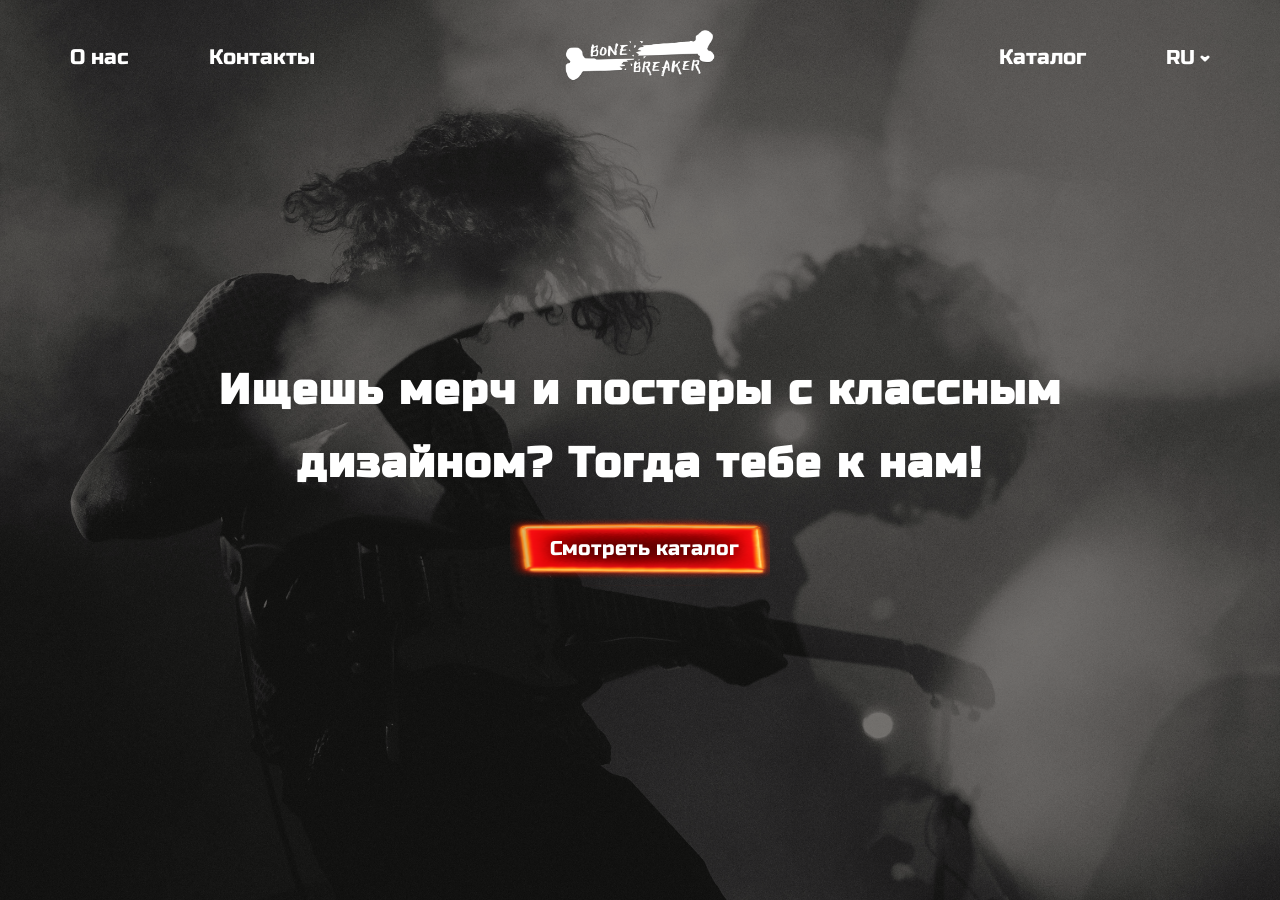
==== index.html @ 157afa58 "Add files via upload" ====
<!DOCTYPE html><html lang="ru"><head><meta charset="UTF-8"><meta name="viewport" content="width=device-width,initial-scale=1"><meta http-equiv="X-UA-Compatible" content="ie=edge"><title>Bone Breaker</title><meta name="title" content="Bone Breaker"><meta name="description" content="Здесь вы сможете ознакомиться с моим мерчом и постерами"><!-- Open Graph / Facebook --><!-- <meta property="og:type" content="website">
    <meta property="og:url" content="https://metatags.io/">
    <meta property="og:title" content="Мое портфолио">
    <meta property="og:description" content="Здесь вы сможете ознакомиться с моими работами и узнать больше обо мне">
    <meta property="og:image" content="https://metatags.io/assets/meta-tags-16a33a6a8531e519cc0936fbba0ad904e52d35f34a46c97a2c9f6f7dd7d336f2.png"> --><!-- Twitter --><!-- <meta property="twitter:card" content="summary_large_image">
    <meta property="twitter:url" content="https://metatags.io/">
    <meta property="twitter:title" content="Мое портфолио">
    <meta property="twitter:description" content="Здесь вы сможете ознакомиться с моими работами и узнать больше обо мне">
    <meta property="twitter:image" content="https://metatags.io/assets/meta-tags-16a33a6a8531e519cc0936fbba0ad904e52d35f34a46c97a2c9f6f7dd7d336f2.png"> --><!-- Favicon  --><link rel="apple-touch-icon" sizes="180x180" href="img/icons/favicon/apple-touch-icon.png"><link rel="icon" type="image/png" sizes="32x32" href="img/icons/favicon/favicon-32x32.png"><link rel="icon" type="image/png" sizes="16x16" href="img/icons/favicon/favicon-16x16.png"><link rel="manifest" href="img/icons/favicon/site.webmanifest"><link rel="mask-icon" href="img/icons/favicon/safari-pinned-tab.svg" color="#5bbad5"><meta name="msapplication-TileColor" content="#da532c"><meta name="theme-color" content="#ffffff"><link rel="stylesheet" href="css/style.min.css"></head><body><section class="promo"><header><div class="container"><nav class="menu"><ul class="menu__list"><li class="menu__link"><a href="about_us.html">О нас</a></li><li class="menu__link menu__link-m"><a href="contacts.html">Контакты</a></li><li class="menu__link-logo"><a href="index.html" class="logo__link"><img src="img/icons/logo.png" alt="logo" class="logo__image"></a></li><li class="menu__link menu__link-m"><a href="catalog.html">Каталог</a></li><li class="menu__link menu__link-lg"><ul class="menu__list"><li><a class="menu__lg">RU</a> <img src="img/icons/arrow.svg" alt="arrow"><ul class="submenu__list-lg"><li><a href="#" class="submenu__ru">RU</a></li><li><a href="#" class="submenu__en">EN</a></li><li><a href="#" class="submenu__et">ET</a></li></ul></li></ul></li></ul></nav></div></header><div class="container"><div class="promo__wrapper"><h1 class="promo__title">Ищешь мерч и постеры с классным дизайном? Тогда тебе к нам!</h1><a href="catalog.html" class="promo__btn">Смотреть каталог</a></div></div></section><script src="js/script.js"></script></body></html>
---- css/style.min.css ----
/*!
 * Bootstrap Reboot v4.3.1 (https://getbootstrap.com/)
 * Copyright 2011-2019 The Bootstrap Authors
 * Copyright 2011-2019 Twitter, Inc.
 * Licensed under MIT (https://github.com/twbs/bootstrap/blob/master/LICENSE)
 * Forked from Normalize.css, licensed MIT (https://github.com/necolas/normalize.css/blob/master/LICENSE.md)
 */@import url(https://fonts.googleapis.com/css2?family=Russo+One&display=swap);@import url(https://fonts.googleapis.com/css?family=Yellowtail:400S);*,::after,::before{box-sizing:border-box}html{font-family:sans-serif;line-height:1.15;-webkit-text-size-adjust:100%;-webkit-tap-highlight-color:rgba(0,0,0,0)}article,aside,figcaption,figure,footer,header,hgroup,main,nav,section{display:block}body{margin:0;font-family:-apple-system,BlinkMacSystemFont,"Segoe UI",Roboto,"Helvetica Neue",Arial,"Noto Sans",sans-serif,"Apple Color Emoji","Segoe UI Emoji","Segoe UI Symbol","Noto Color Emoji";font-size:1rem;font-weight:400;line-height:1.5;color:#212529;text-align:left;background-color:#fff}[tabindex="-1"]:focus{outline:0!important}hr{box-sizing:content-box;height:0;overflow:visible}h1,h2,h3,h4,h5,h6{margin-top:0;margin-bottom:.5rem}p{margin-top:0;margin-bottom:1rem}abbr[data-original-title],abbr[title]{text-decoration:underline;-webkit-text-decoration:underline dotted;text-decoration:underline dotted;cursor:help;border-bottom:0;-webkit-text-decoration-skip-ink:none;text-decoration-skip-ink:none}address{margin-bottom:1rem;font-style:normal;line-height:inherit}dl,ol,ul{margin-top:0;margin-bottom:1rem}ol ol,ol ul,ul ol,ul ul{margin-bottom:0}dt{font-weight:700}dd{margin-bottom:.5rem;margin-left:0}blockquote{margin:0 0 1rem}b,strong{font-weight:bolder}small{font-size:80%}sub,sup{position:relative;font-size:75%;line-height:0;vertical-align:baseline}sub{bottom:-.25em}sup{top:-.5em}a{color:#007bff;text-decoration:none;background-color:rgba(0,0,0,0)}a:hover{color:#0056b3;text-decoration:underline}a:not([href]):not([tabindex]){color:inherit;text-decoration:none}a:not([href]):not([tabindex]):focus,a:not([href]):not([tabindex]):hover{color:inherit;text-decoration:none}a:not([href]):not([tabindex]):focus{outline:0}code,kbd,pre,samp{font-family:SFMono-Regular,Menlo,Monaco,Consolas,"Liberation Mono","Courier New",monospace;font-size:1em}pre{margin-top:0;margin-bottom:1rem;overflow:auto}figure{margin:0 0 1rem}img{vertical-align:middle;border-style:none}svg{overflow:hidden;vertical-align:middle}table{border-collapse:collapse}caption{padding-top:.75rem;padding-bottom:.75rem;color:#6c757d;text-align:left;caption-side:bottom}th{text-align:inherit}label{display:inline-block;margin-bottom:.5rem}button{border-radius:0}button:focus{outline:1px dotted;outline:5px auto -webkit-focus-ring-color}button,input,optgroup,select,textarea{margin:0;font-family:inherit;font-size:inherit;line-height:inherit}button,input{overflow:visible}button,select{text-transform:none}select{word-wrap:normal}[type=button],[type=reset],[type=submit],button{-webkit-appearance:button}[type=button]:not(:disabled),[type=reset]:not(:disabled),[type=submit]:not(:disabled),button:not(:disabled){cursor:pointer}[type=button]::-moz-focus-inner,[type=reset]::-moz-focus-inner,[type=submit]::-moz-focus-inner,button::-moz-focus-inner{padding:0;border-style:none}input[type=checkbox],input[type=radio]{box-sizing:border-box;padding:0}input[type=date],input[type=datetime-local],input[type=month],input[type=time]{-webkit-appearance:listbox}textarea{overflow:auto;resize:vertical}fieldset{min-width:0;padding:0;margin:0;border:0}legend{display:block;width:100%;max-width:100%;padding:0;margin-bottom:.5rem;font-size:1.5rem;line-height:inherit;color:inherit;white-space:normal}progress{vertical-align:baseline}[type=number]::-webkit-inner-spin-button,[type=number]::-webkit-outer-spin-button{height:auto}[type=search]{outline-offset:-2px;-webkit-appearance:none}[type=search]::-webkit-search-decoration{-webkit-appearance:none}::-webkit-file-upload-button{font:inherit;-webkit-appearance:button}output{display:inline-block}summary{display:list-item;cursor:pointer}template{display:none}[hidden]{display:none!important}.slick-slider{position:relative;display:block;box-sizing:border-box;-webkit-user-select:none;-moz-user-select:none;user-select:none;-webkit-touch-callout:none;-khtml-user-select:none;touch-action:pan-y;-webkit-tap-highlight-color:rgba(0,0,0,0)}.slick-list{position:relative;display:block;overflow:hidden;margin:0;padding:0}.slick-list:focus{outline:0}.slick-list.dragging{cursor:pointer;cursor:hand}.slick-slider .slick-list,.slick-slider .slick-track{transform:translate3d(0,0,0)}.slick-track{position:relative;top:0;left:0;display:block;margin-left:auto;margin-right:auto}.slick-track:after,.slick-track:before{display:table;content:""}.slick-track:after{clear:both}.slick-loading .slick-track{visibility:hidden}.slick-slide{display:none;float:left;height:100%;min-height:1px}[dir=rtl] .slick-slide{float:right}.slick-slide img{display:block}.slick-slide.slick-loading img{display:none}.slick-slide.dragging img{pointer-events:none}.slick-initialized .slick-slide{display:block}.slick-loading .slick-slide{visibility:hidden}.slick-vertical .slick-slide{display:block;height:auto;border:1px solid rgba(0,0,0,0)}.slick-arrow.slick-hidden{display:none}.menu{padding:30px 0 0 0}.menu__list{position:relative;list-style-type:none;margin:0;text-align:right}.menu__list a{font-size:21px;color:#fff}.menu__link{float:none;display:inline-block;padding:12px 0 0 0}.menu__link-m{margin:0 80px}.menu__link-logo{box-sizing:border-box;position:absolute;top:0;left:50%;transform:translateX(-50%)}.menu__link-logo img{width:150px}.menu__link-lg .menu__lg{font-size:20px;color:#fff!important;cursor:pointer}.menu__link-lg img{margin-bottom:3px;cursor:pointer}.menu__link:nth-child(1){float:left}.menu__link:nth-child(2){float:left}.submenu__list-lg{display:none;position:absolute;right:-2px;background-color:#262830;list-style-type:none;width:62px;height:100px;border-radius:5px;padding:6px 0 0 0}.submenu__list-lg a{font-size:19px;margin-right:17px;-moz-text-align-last:left;text-align-last:left;color:#fff}.menu__list>li:hover .submenu__list-lg{display:block}.menu__list>li:hover .menu__block{display:block}.submenu__et{margin-right:18px!important}.promo{height:100vh;position:relative;background:url(../img/main_bg.jpg) center center/cover no-repeat;background-image:linear-gradient(rgba(0,0,0,.5),rgba(0,0,0,.5)),url(../img/main_bg.jpg);background-color:#000}.promo__wrapper{position:absolute;top:53%;left:50%;transform:translate(-50%,-50%);margin:0;width:900px}.promo__wrapper span{font-family:"Times New Roman",serif;font-weight:600}.promo__title{color:#fff;font-size:42px;text-align:center;margin:0;line-height:73px;letter-spacing:2px}.promo__btn,.promo__btn:active,.promo__btn:focus{outline:0}.promo__btn{display:flex;justify-content:center;align-items:center;text-decoration:none;cursor:pointer;font-size:20px;margin:14px auto;color:#fff!important;padding:4px 12px 6px 20px;background:url(../img/icons/btn-neon1.png) 0 0/200px;background-size:300px 67px;outline:0;border:none;height:72px;width:260px;background-position:-21px 3px}.promo__btn:hover{background:url(../img/icons/btn-neon2.png) 0 0/200px;background-size:300px 73px;outline:0;border:none;height:72px;width:260px;background-position:-21px -2px;text-decoration:none}.catalog{background-color:#fff;position:relative;padding-bottom:30px}.catalog__wrapper{display:flex;justify-content:space-between;flex-wrap:wrap}.catalog__wrapper_merch{justify-content:unset}.catalog__menu{background-color:#262830}.catalog__menu-wrapper{margin-bottom:0;display:flex;align-items:center;height:110px;width:100%}.catalog__menu-item .catalog__menu-img-poster{height:50px;width:35px}.catalog__menu-item .catalog__menu-img-hoody{height:50px;width:40px}.catalog__menu-item .catalog__menu-img-products{height:50px;width:50px}.catalog__menu-item div{color:#fff}.catalog__menu-item:nth-child(1){margin-left:315px}.catalog__menu-item:nth-child(2){margin-left:115px}.catalog__menu-item:nth-child(3){margin-left:127px}.catalog__menu-item:hover .catalog__menu-img-poster{background-image:url(../img/icons/poster2.svg)}.catalog__menu-item:hover .catalog__menu-img-hoody{background-image:url(../img/icons/hoody2.svg)}.catalog__menu-item:hover .catalog__menu-img-products{background-image:url(../img/icons/products2.svg)}.catalog__menu_link{display:flex;flex-direction:column;align-items:center;font-size:19px}.catalog__menu_link:hover{color:#fff}.catalog__title{font-size:35px;text-align:center;color:#000;letter-spacing:1px;font-weight:100}.catalog-item{display:block;cursor:pointer;width:300px!important;min-height:423px;padding:20px;background-color:#fff;border:3px solid #d6d8e1;border-radius:10px;margin-top:30px}.catalog-item__content img{transition:all .3s;max-width:100%}.catalog-item__subtitle{margin-top:20px;font-size:20px;color:#000}.catalog-item__price{margin-top:6px;font-size:22px;color:#000}.catalog-item_merch{margin-left:120px}.catalog-item:hover{text-decoration:none}.catalog-item:hover img{transform:scale(1.01)}.catalog__header{background-color:#000;min-height:112px}.aboutUs{min-height:69.5vh;padding:0 0 60px 0;background:url(../img/team.jpg) center center/cover no-repeat;background-image:linear-gradient(rgba(0,0,0,.5),rgba(0,0,0,.5)),url(../img/team.jpg)}.aboutUs__title{font-size:35px;text-align:center;color:#000;letter-spacing:1px;font-weight:100;margin:0;padding-top:45px;color:#fff}.aboutUs__wrapper{display:flex;flex-direction:column;margin-top:40px}.aboutUs__wrapper p{font-size:30px;text-align:left;margin:0;color:#fff;text-align:center}html{--checked-color:#000}.hoody-black__wrapper{padding:30px 0 0 0;display:grid;grid-template-columns:400px 650px;justify-content:space-between}.hoody-black__wrapper img{width:400px}.hoody-black__title{font-size:30px;font-weight:500;margin:0}.hoody-black__code{font-size:19px;color:#000}.hoody-black__price{margin-top:10px;font-size:30px}.hoody-black__color{font-size:20px;margin-top:9px}.hoody-black__sizes{font-size:20px;color:#000;margin-top:7px}.hoody-black__sizes_wrapper{font-size:20px;color:#000;accent-color:var(--checked-color)}.hoody-black__sizes_wrapper label{margin-right:10px}.hoody-black__text{margin-top:10px;font-size:20px}.hoody-black__form{margin:30px 0 10px 0;display:flex;flex-wrap:wrap}.hoody-black__input{position:relative}.hoody-black__input input{width:280px;height:45px;padding:0 10px;font-size:17px}.hoody-black__input label{display:block;position:absolute;top:-9px;left:12px;height:18px;padding:0 8px;background-color:#fff;font-size:12px;margin-bottom:0}.hoody-black__input:nth-child(2){margin-left:27px}.hoody-black__input:nth-child(3){margin-top:27px}.hoody-black__btn{margin-left:39px;margin-top:16px;display:flex;justify-content:center;align-items:center;text-decoration:none;cursor:pointer;font-size:20px;color:#fff!important;padding:4px 12px 6px 20px;background:url(../img/icons/btn-neon1.png) 0 0/200px;background-size:280px 67px;outline:0;border:none;height:72px;width:257px;background-position:-14px 3px}.hoody-black__btn:hover{background:url(../img/icons/btn-neon2.png) 0 0/200px;background-size:280px 73px;outline:0;border:none;height:72px;width:257px;background-position:-14px -2px;text-decoration:none}.hoody-black__comp{font-size:20px}.hoody-black__about{font-size:18px;margin-top:30px;line-height:33px;margin-bottom:25px}.hoody-black__about_title{font-size:25px;font-weight:500}.hoody-black__about_list{margin-left:19px}.contacts{min-height:69.5vh;background:url(../img/contacts.jpg) center center/cover no-repeat;background-image:linear-gradient(rgba(0,0,0,.5),rgba(0,0,0,.5)),url(../img/contacts.jpg)}.contacts__wrapper{position:absolute;top:46.5%;left:50%;text-align:center;transform:translate(-50%,-50%);padding:40px 0;vertical-align:middle}.contacts__title{font-weight:500;color:#fff;font-size:30px}.contacts__descr{font-size:30px;color:#fff}.contacts__descr a{color:#fff}@media(max-width:1250px){.container{max-width:960px}.promo__title{font-size:38px}.promo__wrapper{top:57%}}@media(max-width:992px){.container{max-width:720px}.container .menu__list a{font-size:16px}.container .promo__title{font-size:50px}.container .promo__text{font-size:24px}.container .promo__btn{font-size:16px;width:175px}}@media(max-width:768px){.container{max-width:540px}.container .promo__title{font-size:45px}.container .promo__text{font-size:21px}}@media(max-width:576px){.container{width:100%;padding:0 10px}}.footer{padding:40px 0;background-color:#000}.footer__wrapper{display:flex;justify-content:space-between;align-items:center}.footer__rights{display:inline;color:#fff;font-size:17px}.footer__rights_wrapper{color:#fff;font-size:17px}.footer__logo{margin-right:155px}.footer__logo img{width:150px;box-sizing:border-box}.footer__email{color:#fff;font-size:17px}.footer__email-link{color:#fff}.footer__email-link:hover{color:#fff}.footer__social{display:flex;margin-right:103px;align-items:center;flex-direction:column}.footer__instagram_title{margin-top:5px;color:#fff}.footer__instagram_title:hover{color:#fff;text-decoration:underline}*{font-family:"Russo One",sans-serif;margin:0;padding:0}.container{width:1140px;margin:0 auto}
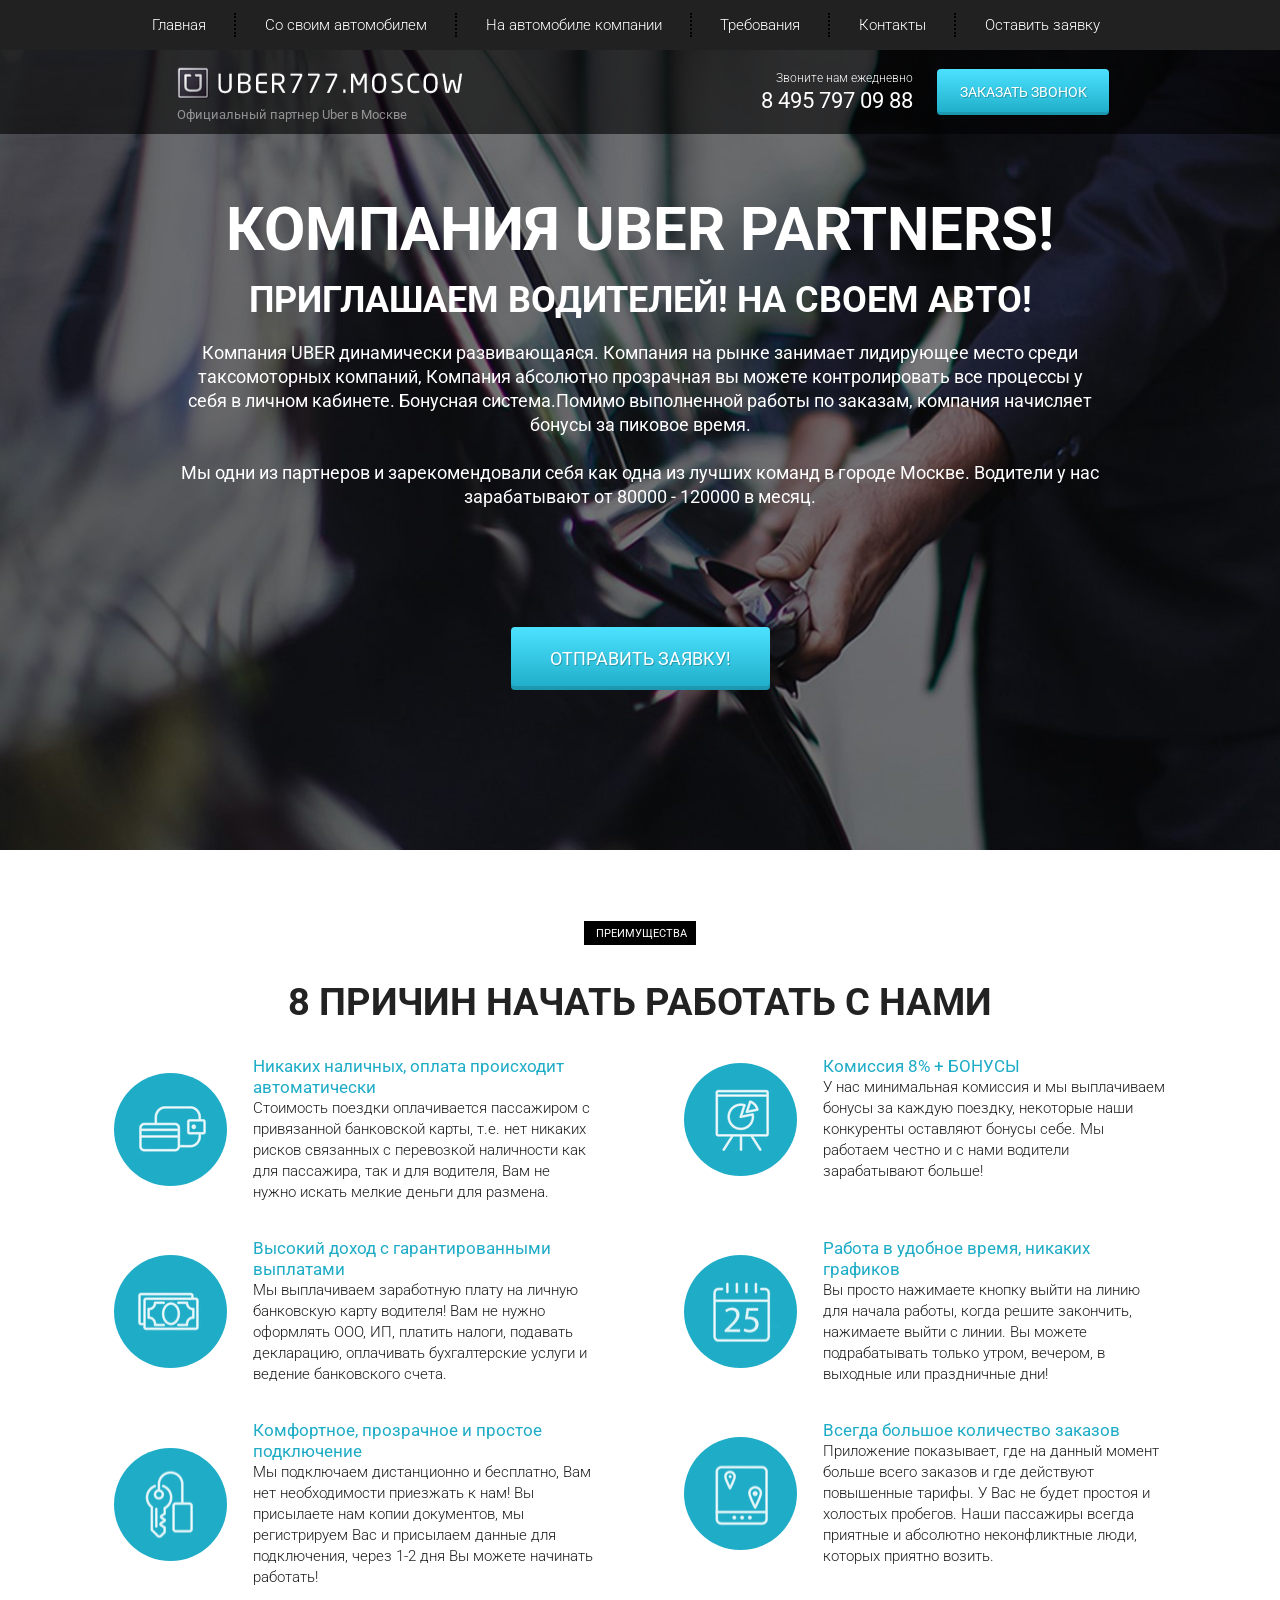
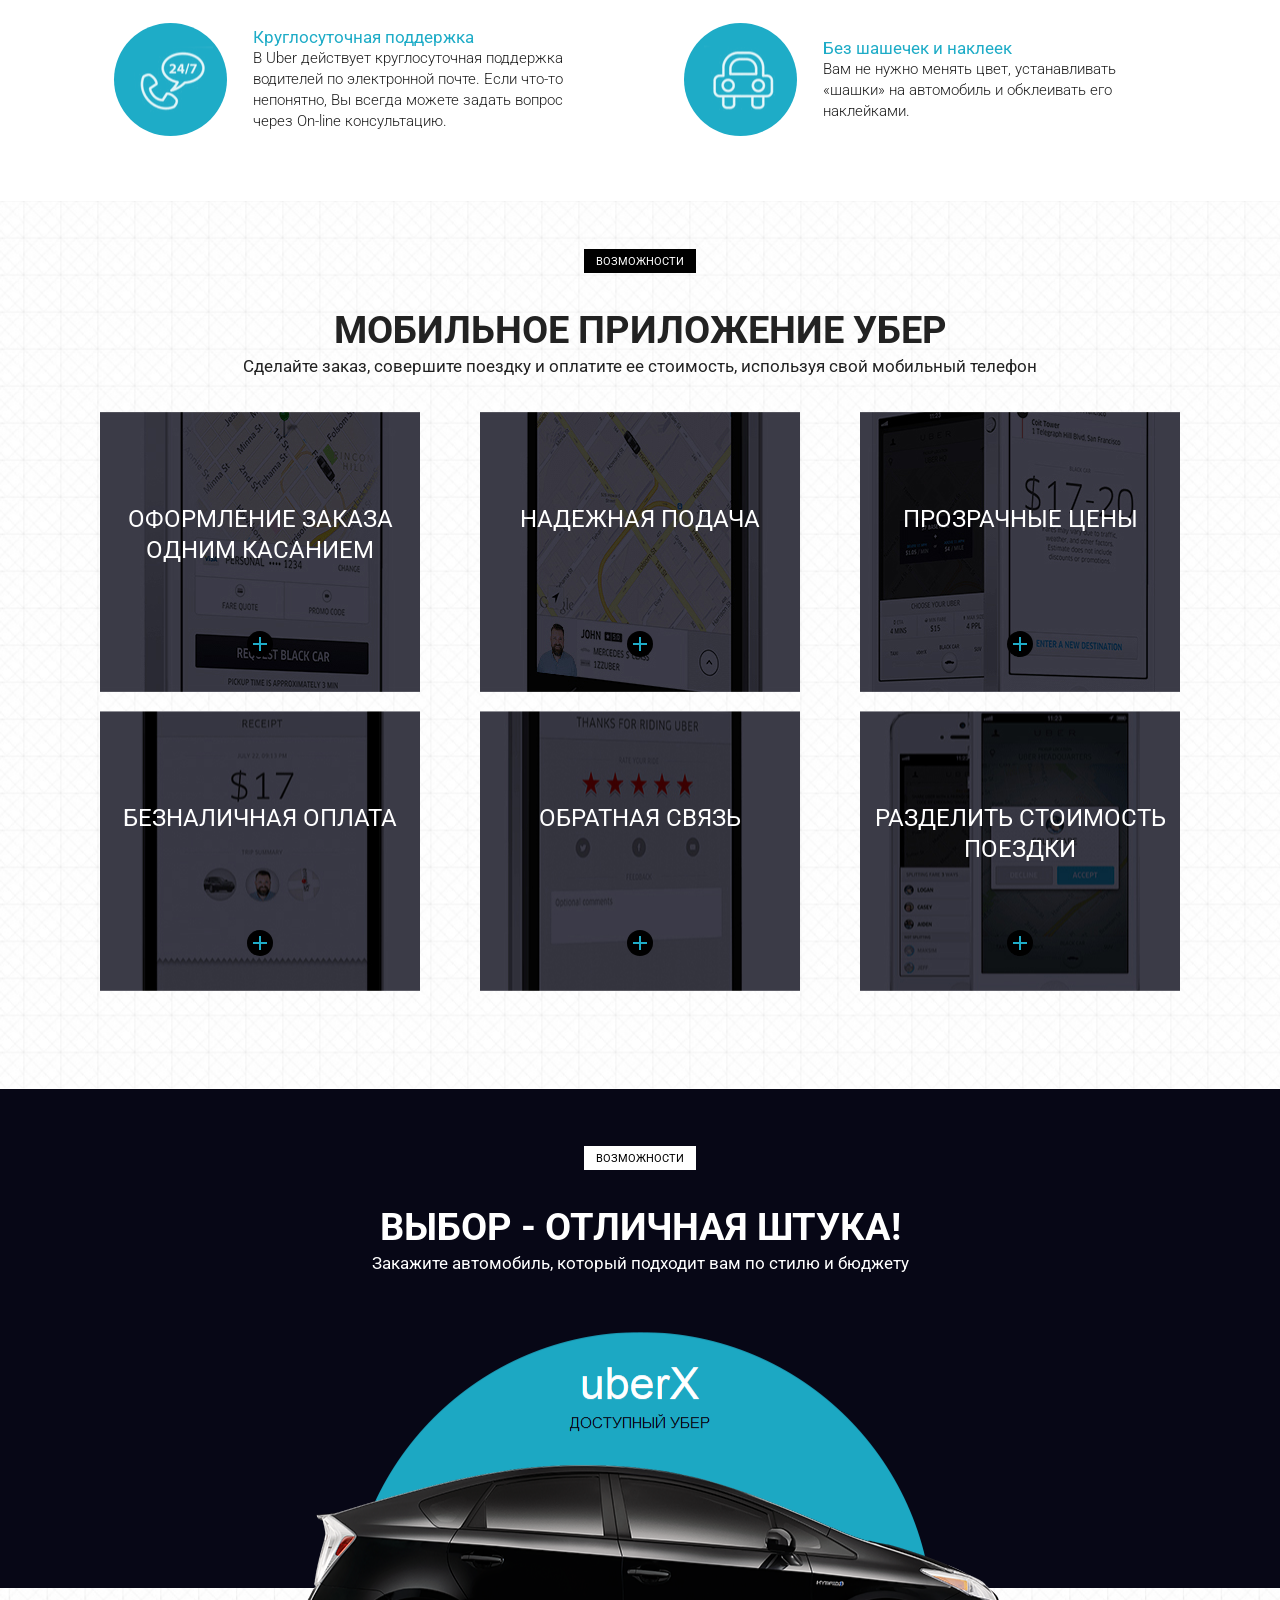
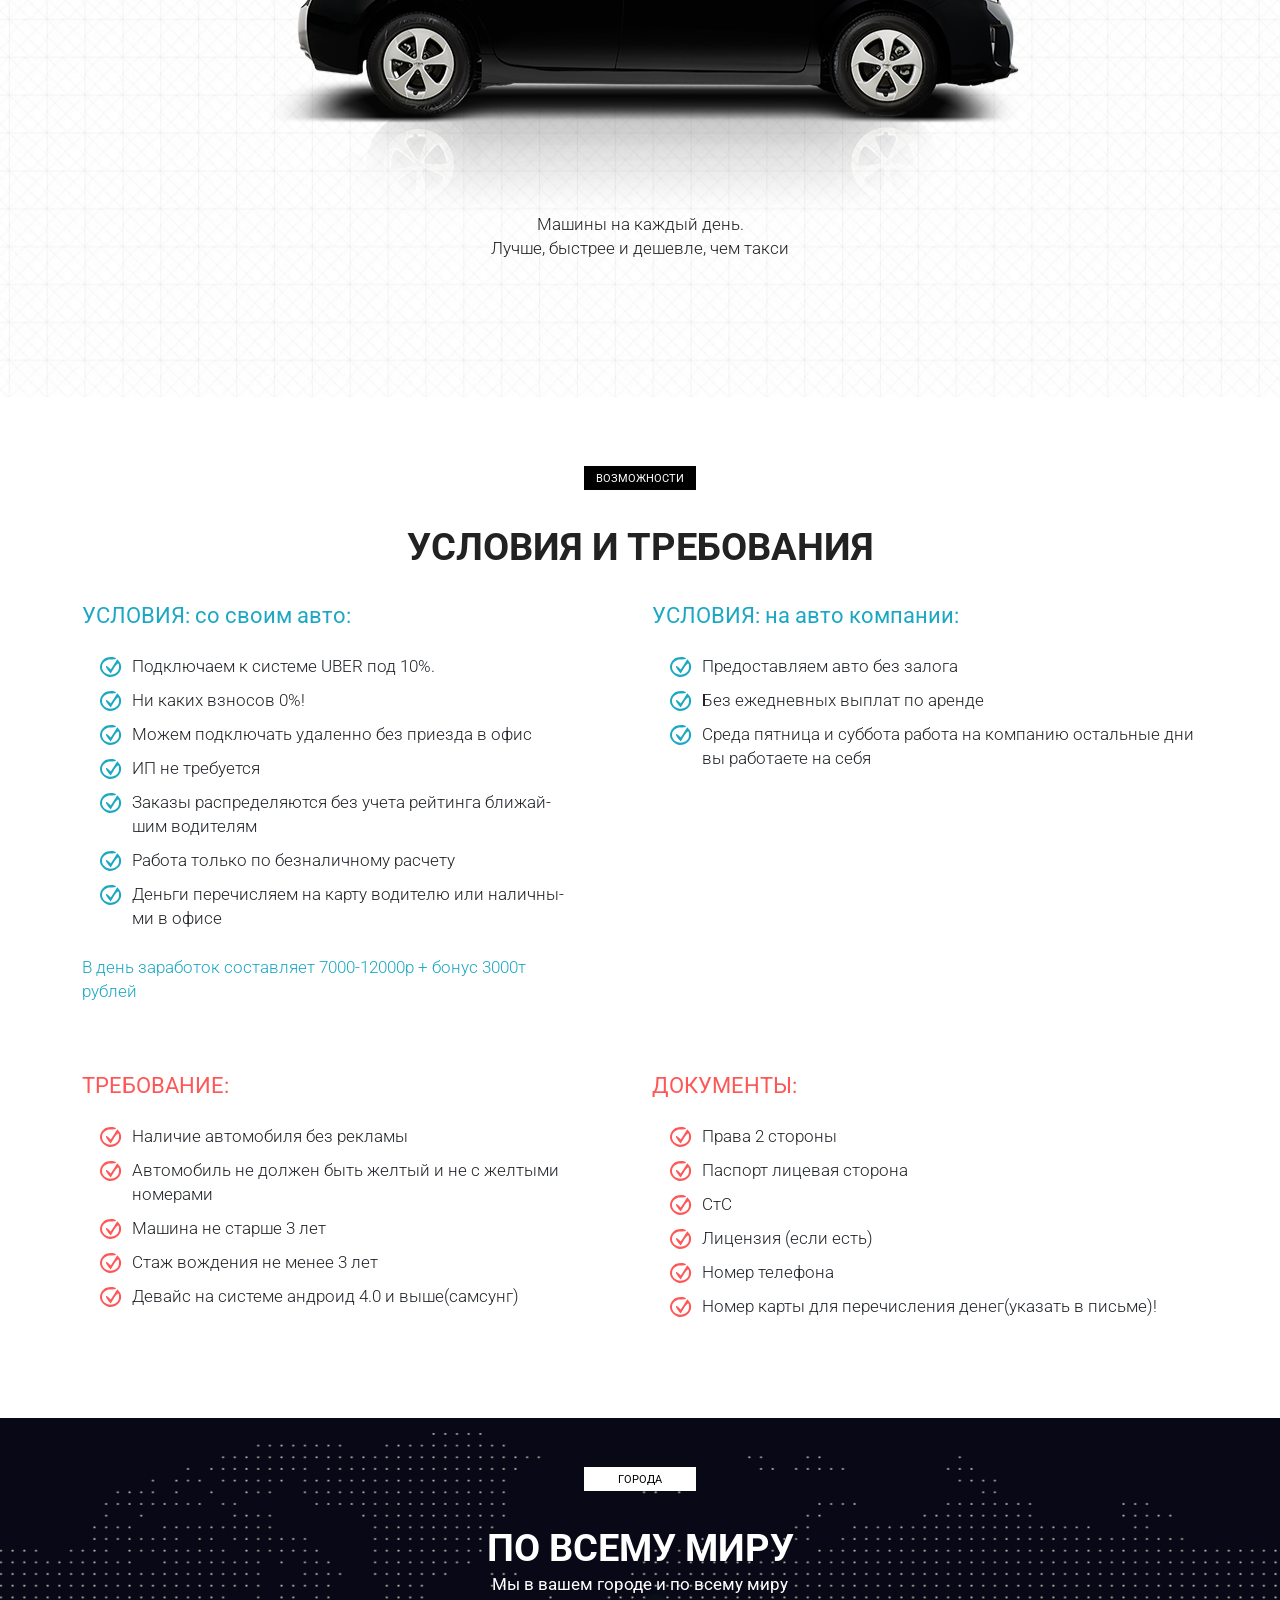
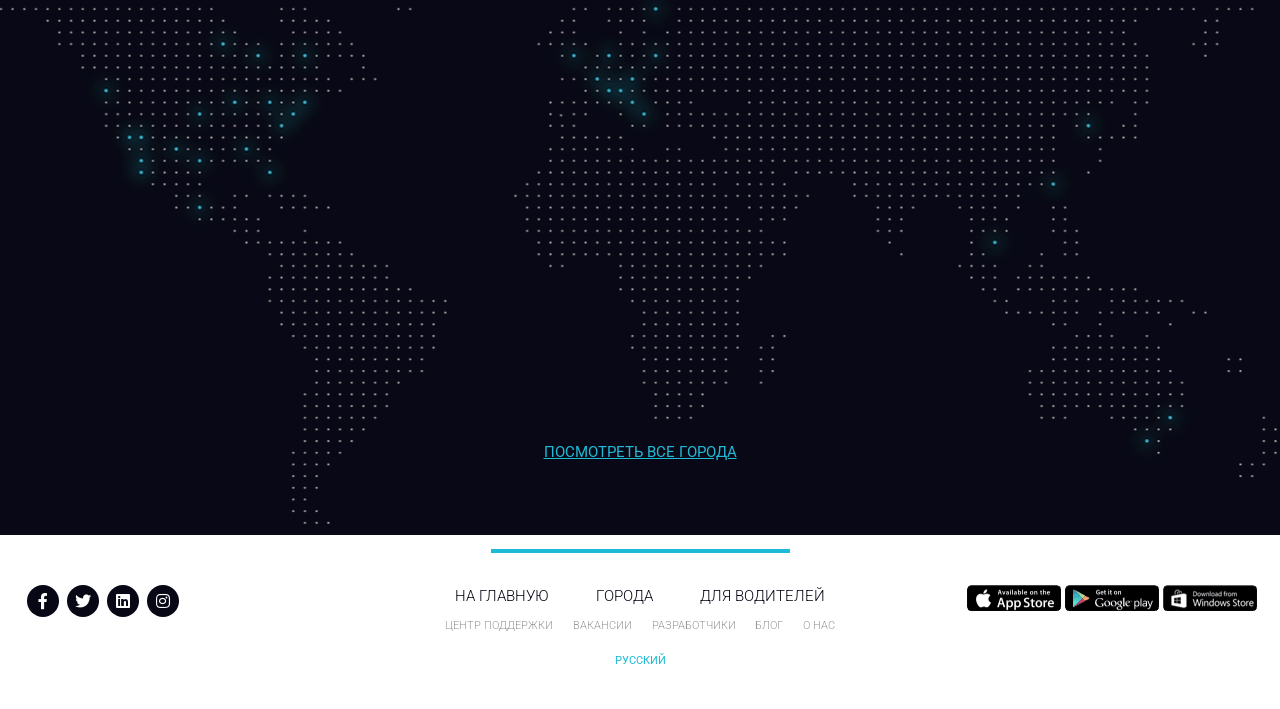
==== commit 0868e477: "Add files via upload" ====
--- a/index.html
+++ b/index.html
@@ -1,9 +1,381 @@
-<!DOCTYPE html><html lang="ru"><head><meta charset="UTF-8"><meta name="viewport" content="width=device-width,initial-scale=1"><meta http-equiv="X-UA-Compatible" content="ie=edge"><title>Bone Breaker</title><meta name="title" content="Bone Breaker"><meta name="description" content="Здесь вы сможете ознакомиться с моим мерчом и постерами"><!-- Open Graph / Facebook --><!-- <meta property="og:type" content="website">
-    <meta property="og:url" content="https://metatags.io/">
-    <meta property="og:title" content="Мое портфолио">
-    <meta property="og:description" content="Здесь вы сможете ознакомиться с моими работами и узнать больше обо мне">
-    <meta property="og:image" content="https://metatags.io/assets/meta-tags-16a33a6a8531e519cc0936fbba0ad904e52d35f34a46c97a2c9f6f7dd7d336f2.png"> --><!-- Twitter --><!-- <meta property="twitter:card" content="summary_large_image">
-    <meta property="twitter:url" content="https://metatags.io/">
-    <meta property="twitter:title" content="Мое портфолио">
-    <meta property="twitter:description" content="Здесь вы сможете ознакомиться с моими работами и узнать больше обо мне">
-    <meta property="twitter:image" content="https://metatags.io/assets/meta-tags-16a33a6a8531e519cc0936fbba0ad904e52d35f34a46c97a2c9f6f7dd7d336f2.png"> --><!-- Favicon  --><link rel="apple-touch-icon" sizes="180x180" href="img/icons/favicon/apple-touch-icon.png"><link rel="icon" type="image/png" sizes="32x32" href="img/icons/favicon/favicon-32x32.png"><link rel="icon" type="image/png" sizes="16x16" href="img/icons/favicon/favicon-16x16.png"><link rel="manifest" href="img/icons/favicon/site.webmanifest"><link rel="mask-icon" href="img/icons/favicon/safari-pinned-tab.svg" color="#5bbad5"><meta name="msapplication-TileColor" content="#da532c"><meta name="theme-color" content="#ffffff"><link rel="stylesheet" href="css/style.min.css"></head><body><section class="promo"><header><div class="container"><nav class="menu"><ul class="menu__list"><li class="menu__link"><a href="about_us.html">О нас</a></li><li class="menu__link menu__link-m"><a href="contacts.html">Контакты</a></li><li class="menu__link-logo"><a href="index.html" class="logo__link"><img src="img/icons/logo.png" alt="logo" class="logo__image"></a></li><li class="menu__link menu__link-m"><a href="catalog.html">Каталог</a></li><li class="menu__link menu__link-lg"><ul class="menu__list"><li><a class="menu__lg">RU</a> <img src="img/icons/arrow.svg" alt="arrow"><ul class="submenu__list-lg"><li><a href="#" class="submenu__ru">RU</a></li><li><a href="#" class="submenu__en">EN</a></li><li><a href="#" class="submenu__et">ET</a></li></ul></li></ul></li></ul></nav></div></header><div class="container"><div class="promo__wrapper"><h1 class="promo__title">Ищешь мерч и постеры с классным дизайном? Тогда тебе к нам!</h1><a href="catalog.html" class="promo__btn">Смотреть каталог</a></div></div></section><script src="js/script.js"></script></body></html>+<!DOCTYPE html> 
+<html lang="en">
+<head>
+	<meta charset="UTF-8">
+	<meta name="viewport" content="width=device-width, initial-scale=1.0">
+	<link rel="shortcut icon" href="icons/favicon.ico" type="image/x-icon">
+	<link rel="preconnect" href="https://fonts.googleapis.com">
+	<link rel="preconnect" href="https://fonts.gstatic.com" crossorigin>
+	<link href="https://fonts.googleapis.com/css2?family=Roboto:wght@300;400;700&display=swap" rel="stylesheet">
+	<link rel="stylesheet" href="css/bootstrap-reboot.min.css">
+	<link rel="stylesheet" href="css/bootstrap-grid.min.css">
+	<link rel="stylesheet" href="https://use.fontawesome.com/releases/v5.8.2/css/all.css" integrity="sha384-oS3vJWv+0UjzBfQzYUhtDYW+Pj2yciDJxpsK1OYPAYjqT085Qq/1cq5FLXAZQ7Ay" crossorigin="anonymous">
+	<link rel="stylesheet" href="css/style.min.css">
+	<title>Uber</title>
+</head>
+<body>
+	<header>
+		<nav>
+			<div class="container">
+				<ul class="menu">
+					<li class="menu_item"><a href="#" class="menu_link">Главная</a></li>
+					<li class="menu_item"><a href="#require" class="menu_link">Со своим автомобилем</a></li>
+					<li class="menu_item"><a href="#require" class="menu_link">На автомобиле компании</a></li>
+					<li class="menu_item"><a href="#" class="menu_link">Требования</a></li>
+					<li class="menu_item"><a href="#" class="menu_link">Контакты</a></li>
+					<li class="menu_item"><a href="#" class="menu_link">Оставить заявку</a></li>
+				</ul>                
+			</div>
+			<div class="hamburger">
+				<span></span>
+				<span></span>
+				<span></span>
+			</div>
+		</nav>
+		<div class="subheader">
+			<div class="container">
+				<div class="row">
+					<div class="col-6 col-md-4 offset-md-1">
+						<a href="#" class="subheader_logo"><img src="icons/logo.png" alt="logo"></a>
+						<div class="subheader_official">Официальный партнер Uber в Москве</div>
+					</div>
+						
+					<div class="xs-hidden col-md-3 offset-md-1 col-xl-2 offset-xl-2">
+						<div class="subheader_call">Звоните нам ежедневно</div>
+						<a href="tel:+74957970988" class="subheader_phone">8 495 797 09 88</a>
+					</div>
+	
+					<div class="col-6 col-md-3">
+						<a href="tel:+74957970988" class="xs-visible subheader_phone">8 495 797 09 88</a>
+						<button class="subheader_btn">заказать звонок</button>
+					</div>
+				</div>
+			</div>
+	</header>
+
+	<section class="promo">
+		<div class="container">
+			<div class="row">
+				<div class="col-md-12 col-lg-10 offset-lg-1">
+					<h1 class="promo_header">компания uber partners!</h1>
+					<h2 class="promo_subheader">приглашаем водителей! на своем авто!</h2>
+					<div class="promo_descr">
+						Компания UBER  динамически развивающаяся. Компания на рынке занимает лидирующее место среди таксомоторных компаний, Компания абсолютно прозрачная вы можете контролировать все процессы у себя в личном кабинете. Бонуcная система.Помимо выполненной работы по заказам, компания начисляет бонусы за пиковое время. 
+						<br><br>
+						Мы одни из партнеров и зарекомендовали себя как одна из лучших команд в городе Москве. Водители у нас зарабатывают от 80000 - 120000 в месяц.
+					</div>
+					<button class="promo_btn">отправить заявку!</button>
+				</div>
+			</div>
+		</div>
+	</section>
+
+	<section class="reasons">
+		<div class="container">
+			<div class="label">преимущества</div>
+			<h2 class="title">8 причин начать работать с нами</h2>
+			<div class="row">
+				<div class="col-md-6">
+					<div class="reasons_block">
+						<div class="reasons_round">
+							<img src="icons/reason_icons/wallet.png" alt="wallet">
+						</div>
+						<div class="reasons_descr">
+							<div class="reasons_subtitle">Никаких наличных, оплата происходит автоматически</div>
+							<div class="reasons_text">
+								Стоимость поездки оплачивается пассажиром с привязанной банковской карты, т.е. нет никаких рисков связанных с перевозкой наличности как для пассажира, так и для водителя, Вам не нужно искать мелкие деньги для размена.
+							</div>
+						</div>
+					</div>
+				</div>
+				<div class="col-md-6">
+					<div class="reasons_block">
+						<div class="reasons_round">
+							<img src="icons/reason_icons/diagramm.png" alt="diagramm">
+						</div>
+						<div class="reasons_descr">
+							<div class="reasons_subtitle">Комиссия 8% + БОНУСЫ</div>
+							<div class="reasons_text">
+								У нас минимальная комиссия и мы выплачиваем бонусы за каждую поездку, некоторые наши конкуренты оставляют бонусы себе. Мы работаем честно и с нами водители зарабатывают больше!
+							</div>
+						</div>
+					</div>
+				</div>
+				<div class="col-md-6">
+					<div class="reasons_block">
+						<div class="reasons_round">
+							<img src="icons/reason_icons/money.png" alt="money">
+						</div>
+						<div class="reasons_descr">
+							<div class="reasons_subtitle">Высокий доход с гарантированными выплатами</div>
+							<div class="reasons_text">
+								Мы выплачиваем заработную плату на личную банковскую карту водителя! Вам не нужно оформлять ООО, ИП, платить налоги, подавать декларацию, оплачивать бухгалтерские услуги и ведение банковского счета.
+							</div>
+						</div>
+					</div>
+				</div>
+				<div class="col-md-6">
+					<div class="reasons_block">
+						<div class="reasons_round">
+							<img src="icons/reason_icons/date.png" alt="date">
+						</div>
+						<div class="reasons_descr">
+							<div class="reasons_subtitle">Работа в удобное время, никаких графиков</div>
+							<div class="reasons_text">
+								Вы просто нажимаете кнопку выйти на линию для начала работы, когда решите закончить, нажимаете выйти с линии. Вы можете подрабатывать только утром, вечером, в выходные или праздничные дни!
+							</div>
+						</div>
+					</div>
+				</div>
+				<div class="col-md-6">
+					<div class="reasons_block">
+						<div class="reasons_round">
+							<img src="icons/reason_icons/key.png" alt="key">
+						</div>
+						<div class="reasons_descr">
+							<div class="reasons_subtitle">Комфортное, прозрачное и простое подключение</div>
+							<div class="reasons_text">
+								Мы подключаем дистанционно и бесплатно, Вам нет необходимости приезжать к нам! Вы присылаете нам копии документов, мы регистрируем Вас и присылаем данные для подключения, через 1-2 дня Вы можете начинать работать!
+							</div>
+						</div>
+					</div>
+				</div>
+				<div class="col-md-6">
+					<div class="reasons_block">
+						<div class="reasons_round">
+							<img src="icons/reason_icons/map.png" alt="map">
+						</div>
+						<div class="reasons_descr">
+							<div class="reasons_subtitle">Всегда большое количество заказов</div>
+							<div class="reasons_text">
+								Приложение показывает, где на данный момент больше всего заказов и где действуют повышенные тарифы. У Вас не будет простоя и холостых пробегов. Наши пассажиры всегда приятные и абсолютно неконфликтные люди, которых приятно возить.
+							</div>
+						</div>
+					</div>
+				</div>
+				<div class="col-md-6">
+					<div class="reasons_block">
+						<div class="reasons_round">
+							<img src="icons/reason_icons/phone.png" alt="phone">
+						</div>
+						<div class="reasons_descr">
+							<div class="reasons_subtitle">Круглосуточная поддержка</div>
+							<div class="reasons_text">
+								В Uber действует круглосуточная поддержка водителей по электронной почте. Если что-то непонятно, Вы всегда можете задать вопрос через On-line консультацию.
+							</div>
+						</div>
+					</div>
+				</div>
+				<div class="col-md-6">
+					<div class="reasons_block">
+						<div class="reasons_round">
+							<img src="icons/reason_icons/car.png" alt="car">
+						</div>
+						<div class="reasons_descr">
+							<div class="reasons_subtitle">Без шашечек и наклеек</div>
+							<div class="reasons_text">
+								Вам не нужно менять цвет, устанавливать «шашки» на автомобиль и обклеивать его наклейками.
+							</div>
+						</div>
+					</div>
+				</div>
+			</div>
+		</div>
+	</section>
+
+	<section class="mobile">
+		<div class="container">
+			<div class="label">возможности</div>
+			<h2 class="title">мобильное приложение убер</h2>
+			<div class="subtitle">Сделайте заказ, совершите поездку и оплатите ее стоимость, используя свой мобильный телефон</div>
+
+			<div class="row">
+				<div class="col-md-4">
+					<div class="mobile_item mobile_item_1">
+						<div class="mobile_item_subtitle">оформление заказа одним касанием</div>
+						<div class="mobile_item_plus"></div>
+					</div>
+				</div>
+				<div class="col-md-4">
+					<div class="mobile_item mobile_item_2">
+						<div class="mobile_item_subtitle">надежная подача</div>
+						<div class="mobile_item_plus"></div>
+					</div>
+				</div>
+				<div class="col-md-4">
+					<div class="mobile_item mobile_item_3">
+						<div class="mobile_item_subtitle">прозрачные цены</div>
+						<div class="mobile_item_plus"></div>
+					</div>
+				</div>
+				<div class="col-md-4">
+					<div class="mobile_item mobile_item_4">
+						<div class="mobile_item_subtitle">безналичная оплата</div>
+						<div class="mobile_item_plus"></div>
+					</div>
+				</div>
+				<div class="col-md-4">
+					<div class="mobile_item mobile_item_5">
+						<div class="mobile_item_subtitle">обратная связь</div>
+						<div class="mobile_item_plus"></div>
+					</div>
+				</div>
+				<div class="col-md-4">
+					<div class="mobile_item mobile_item_6">
+						<div class="mobile_item_subtitle">разделить стоимость поездки</div>
+						<div class="mobile_item_plus"></div>
+					</div>
+				</div>
+			</div>
+		</div>
+	</section>
+
+	<section class="choice">
+		<div class="container">
+			<div class="black"></div>
+			<div class="label label_white">Возможности</div>
+			<h2 class="title title_white">Выбор - отличная штука!</h2>
+			<div class="subtitle subtitle_white">Закажите автомобиль, который подходит вам по стилю и бюджету</div>
+
+			<img src="img/car.png" alt="uber_car" class="choice_img">
+			<div class="choice_descr">
+				Машины на каждый день.<br>
+				Лучше, быстрее и дешевле, чем такси
+			</div>
+		</div>
+	</section>
+
+	<section class="require" id="require">
+		<div class="container">
+			<div class="label">возможности</div>
+			<div class="title">условия и требования</div>
+ 
+			<div class="row">
+				<div class="col-md-6">
+					<div class="require_block">
+						<div class="require_title"><span>условия</span>: со своим авто:</div>
+						<ul class="require_list">
+							<li>Подключаем к системе UBER  под 10%.</li>
+							<li>Ни каких взносов 0%!</li>
+							<li>Можем подключать удаленно без приезда в офис</li>
+							<li>ИП не требуется</li>
+							<li>Заказы распределяются без учета рейтинга ближай-<br>шим водителям</li>
+							<li>Работа только по безналичному расчету</li>
+							<li>Деньги перечисляем на карту водителю или наличны-<br>ми в офисе</li>
+						</ul>
+						<div class="require_descr">В день заработок составляет 7000-12000р + бонус 3000т <br> рублей</div>
+					</div>
+				</div>
+
+				<div class="col-md-6">
+					<div class="require_block">
+						<div class="require_title"><span>условия</span>: на авто компании:</div>
+						<ul class="require_list">
+							<li>Предоставляем авто без залога</li>
+							<li>Без ежедневных выплат по аренде</li>
+							<li>Среда пятница и суббота работа на компанию остальные дни вы работаете на себя</li>
+						</ul>
+					</div>
+				</div>
+
+				<div class="col-md-6">
+					<div class="require_block require_block_nmb warning">
+						<div class="require_title"><span>требование</span>:</div>
+						<ul class="require_list">
+							<li>Наличие автомобиля без рекламы</li>
+							<li>Автомобиль не должен быть желтый и не с желтыми номерами</li>
+							<li>Машина не старше 3 лет</li>
+							<li>Стаж вождения не менее 3 лет</li>
+							<li>Девайс на системе андроид 4.0 и выше(самсунг)</li>
+						</ul>
+					</div>
+				</div>
+
+				<div class="col-md-6">
+					<div class="require_block require_block_nmb warning">
+						<div class="require_title"><span>документы</span>:</div>
+						<ul class="require_list">
+							<li>Права 2 стороны</li>
+							<li>Паспорт лицевая сторона</li>
+							<li>СтС</li>
+							<li>Лицензия (если есть)</li>
+							<li>Номер телефона</li>
+							<li>Номер карты для перечисления денег(указать в письме)!</li>
+						</ul>
+					</div>
+				</div>
+			</div>
+		</div>
+	</section>
+
+	<section class="world">
+        <div class="container">
+            <div class="label label_white label_min">города</div>
+            <h2 class="title title_white">По всему миру</h2>
+            <div class="subtitle subtitle_white">Мы в вашем городе и по всему миру</div>
+
+            <a href="#" class="world_link">посмотреть все города</a>
+        </div>
+    </section>
+
+    <footer>
+        <div class="footer_divider"></div>
+        <div class="footer_wrapper">
+               <!-- Если не оборачивать каждый блок в обертку - получится криво  -->
+            <div>
+                <div class="footer_social">
+                    <a href="#" class="footer_social_item">
+                        <i class="fab fa-facebook-f"></i>
+                    </a>
+                    <a href="#" class="footer_social_item">
+                        <i class="fab fa-twitter"></i>
+                    </a>
+                    <a href="#" class="footer_social_item">
+                        <i class="fab fa-linkedin"></i>
+                    </a>
+                    <a href="#" class="footer_social_item">
+                        <i class="fab fa-instagram"></i>
+                    </a>
+                </div>
+            </div>
+            <div>
+                <div class="footer_links">
+                    <div class="footer_links_main">
+                        <a href="#">на главную</a>
+                        <a href="#">города</a>
+                        <a href="#">для водителей</a>
+                    </div>
+                    <div class="footer_links_sub">
+                        <a href="#">центр поддержки</a>
+                        <a href="#">вакансии</a>
+                        <a href="#">разработчики</a>
+                        <a href="#">блог</a>
+                        <a href="#">о нас</a>
+                    </div>
+                    <a href="#" class="footer_links_lang">Русский</a>
+                </div>
+            </div>
+            <div>
+                <div class="footer_mobile">
+                    <a href="#">
+                        <img src="icons/store_icons/app_store.png" alt="App Store">
+                    </a>
+                    <a href="#">
+                        <img src="icons/store_icons/google_play.png" alt="Google play">
+                    </a>
+                    <a href="#">
+                        <img src="icons/store_icons/windows_store.png" alt="Windows store">
+                    </a>
+                </div>
+            </div>
+        </div>
+    </footer>
+
+	<script src="js/script.js"></script>
+
+</body>
+</html>
+
+
+
+
--- a/css/style.min.css
+++ b/css/style.min.css
@@ -1,7 +1 @@
-/*!
- * Bootstrap Reboot v4.3.1 (https://getbootstrap.com/)
- * Copyright 2011-2019 The Bootstrap Authors
- * Copyright 2011-2019 Twitter, Inc.
- * Licensed under MIT (https://github.com/twbs/bootstrap/blob/master/LICENSE)
- * Forked from Normalize.css, licensed MIT (https://github.com/necolas/normalize.css/blob/master/LICENSE.md)
- */@import url(https://fonts.googleapis.com/css2?family=Russo+One&display=swap);@import url(https://fonts.googleapis.com/css?family=Yellowtail:400S);*,::after,::before{box-sizing:border-box}html{font-family:sans-serif;line-height:1.15;-webkit-text-size-adjust:100%;-webkit-tap-highlight-color:rgba(0,0,0,0)}article,aside,figcaption,figure,footer,header,hgroup,main,nav,section{display:block}body{margin:0;font-family:-apple-system,BlinkMacSystemFont,"Segoe UI",Roboto,"Helvetica Neue",Arial,"Noto Sans",sans-serif,"Apple Color Emoji","Segoe UI Emoji","Segoe UI Symbol","Noto Color Emoji";font-size:1rem;font-weight:400;line-height:1.5;color:#212529;text-align:left;background-color:#fff}[tabindex="-1"]:focus{outline:0!important}hr{box-sizing:content-box;height:0;overflow:visible}h1,h2,h3,h4,h5,h6{margin-top:0;margin-bottom:.5rem}p{margin-top:0;margin-bottom:1rem}abbr[data-original-title],abbr[title]{text-decoration:underline;-webkit-text-decoration:underline dotted;text-decoration:underline dotted;cursor:help;border-bottom:0;-webkit-text-decoration-skip-ink:none;text-decoration-skip-ink:none}address{margin-bottom:1rem;font-style:normal;line-height:inherit}dl,ol,ul{margin-top:0;margin-bottom:1rem}ol ol,ol ul,ul ol,ul ul{margin-bottom:0}dt{font-weight:700}dd{margin-bottom:.5rem;margin-left:0}blockquote{margin:0 0 1rem}b,strong{font-weight:bolder}small{font-size:80%}sub,sup{position:relative;font-size:75%;line-height:0;vertical-align:baseline}sub{bottom:-.25em}sup{top:-.5em}a{color:#007bff;text-decoration:none;background-color:rgba(0,0,0,0)}a:hover{color:#0056b3;text-decoration:underline}a:not([href]):not([tabindex]){color:inherit;text-decoration:none}a:not([href]):not([tabindex]):focus,a:not([href]):not([tabindex]):hover{color:inherit;text-decoration:none}a:not([href]):not([tabindex]):focus{outline:0}code,kbd,pre,samp{font-family:SFMono-Regular,Menlo,Monaco,Consolas,"Liberation Mono","Courier New",monospace;font-size:1em}pre{margin-top:0;margin-bottom:1rem;overflow:auto}figure{margin:0 0 1rem}img{vertical-align:middle;border-style:none}svg{overflow:hidden;vertical-align:middle}table{border-collapse:collapse}caption{padding-top:.75rem;padding-bottom:.75rem;color:#6c757d;text-align:left;caption-side:bottom}th{text-align:inherit}label{display:inline-block;margin-bottom:.5rem}button{border-radius:0}button:focus{outline:1px dotted;outline:5px auto -webkit-focus-ring-color}button,input,optgroup,select,textarea{margin:0;font-family:inherit;font-size:inherit;line-height:inherit}button,input{overflow:visible}button,select{text-transform:none}select{word-wrap:normal}[type=button],[type=reset],[type=submit],button{-webkit-appearance:button}[type=button]:not(:disabled),[type=reset]:not(:disabled),[type=submit]:not(:disabled),button:not(:disabled){cursor:pointer}[type=button]::-moz-focus-inner,[type=reset]::-moz-focus-inner,[type=submit]::-moz-focus-inner,button::-moz-focus-inner{padding:0;border-style:none}input[type=checkbox],input[type=radio]{box-sizing:border-box;padding:0}input[type=date],input[type=datetime-local],input[type=month],input[type=time]{-webkit-appearance:listbox}textarea{overflow:auto;resize:vertical}fieldset{min-width:0;padding:0;margin:0;border:0}legend{display:block;width:100%;max-width:100%;padding:0;margin-bottom:.5rem;font-size:1.5rem;line-height:inherit;color:inherit;white-space:normal}progress{vertical-align:baseline}[type=number]::-webkit-inner-spin-button,[type=number]::-webkit-outer-spin-button{height:auto}[type=search]{outline-offset:-2px;-webkit-appearance:none}[type=search]::-webkit-search-decoration{-webkit-appearance:none}::-webkit-file-upload-button{font:inherit;-webkit-appearance:button}output{display:inline-block}summary{display:list-item;cursor:pointer}template{display:none}[hidden]{display:none!important}.slick-slider{position:relative;display:block;box-sizing:border-box;-webkit-user-select:none;-moz-user-select:none;user-select:none;-webkit-touch-callout:none;-khtml-user-select:none;touch-action:pan-y;-webkit-tap-highlight-color:rgba(0,0,0,0)}.slick-list{position:relative;display:block;overflow:hidden;margin:0;padding:0}.slick-list:focus{outline:0}.slick-list.dragging{cursor:pointer;cursor:hand}.slick-slider .slick-list,.slick-slider .slick-track{transform:translate3d(0,0,0)}.slick-track{position:relative;top:0;left:0;display:block;margin-left:auto;margin-right:auto}.slick-track:after,.slick-track:before{display:table;content:""}.slick-track:after{clear:both}.slick-loading .slick-track{visibility:hidden}.slick-slide{display:none;float:left;height:100%;min-height:1px}[dir=rtl] .slick-slide{float:right}.slick-slide img{display:block}.slick-slide.slick-loading img{display:none}.slick-slide.dragging img{pointer-events:none}.slick-initialized .slick-slide{display:block}.slick-loading .slick-slide{visibility:hidden}.slick-vertical .slick-slide{display:block;height:auto;border:1px solid rgba(0,0,0,0)}.slick-arrow.slick-hidden{display:none}.menu{padding:30px 0 0 0}.menu__list{position:relative;list-style-type:none;margin:0;text-align:right}.menu__list a{font-size:21px;color:#fff}.menu__link{float:none;display:inline-block;padding:12px 0 0 0}.menu__link-m{margin:0 80px}.menu__link-logo{box-sizing:border-box;position:absolute;top:0;left:50%;transform:translateX(-50%)}.menu__link-logo img{width:150px}.menu__link-lg .menu__lg{font-size:20px;color:#fff!important;cursor:pointer}.menu__link-lg img{margin-bottom:3px;cursor:pointer}.menu__link:nth-child(1){float:left}.menu__link:nth-child(2){float:left}.submenu__list-lg{display:none;position:absolute;right:-2px;background-color:#262830;list-style-type:none;width:62px;height:100px;border-radius:5px;padding:6px 0 0 0}.submenu__list-lg a{font-size:19px;margin-right:17px;-moz-text-align-last:left;text-align-last:left;color:#fff}.menu__list>li:hover .submenu__list-lg{display:block}.menu__list>li:hover .menu__block{display:block}.submenu__et{margin-right:18px!important}.promo{height:100vh;position:relative;background:url(../img/main_bg.jpg) center center/cover no-repeat;background-image:linear-gradient(rgba(0,0,0,.5),rgba(0,0,0,.5)),url(../img/main_bg.jpg);background-color:#000}.promo__wrapper{position:absolute;top:53%;left:50%;transform:translate(-50%,-50%);margin:0;width:900px}.promo__wrapper span{font-family:"Times New Roman",serif;font-weight:600}.promo__title{color:#fff;font-size:42px;text-align:center;margin:0;line-height:73px;letter-spacing:2px}.promo__btn,.promo__btn:active,.promo__btn:focus{outline:0}.promo__btn{display:flex;justify-content:center;align-items:center;text-decoration:none;cursor:pointer;font-size:20px;margin:14px auto;color:#fff!important;padding:4px 12px 6px 20px;background:url(../img/icons/btn-neon1.png) 0 0/200px;background-size:300px 67px;outline:0;border:none;height:72px;width:260px;background-position:-21px 3px}.promo__btn:hover{background:url(../img/icons/btn-neon2.png) 0 0/200px;background-size:300px 73px;outline:0;border:none;height:72px;width:260px;background-position:-21px -2px;text-decoration:none}.catalog{background-color:#fff;position:relative;padding-bottom:30px}.catalog__wrapper{display:flex;justify-content:space-between;flex-wrap:wrap}.catalog__wrapper_merch{justify-content:unset}.catalog__menu{background-color:#262830}.catalog__menu-wrapper{margin-bottom:0;display:flex;align-items:center;height:110px;width:100%}.catalog__menu-item .catalog__menu-img-poster{height:50px;width:35px}.catalog__menu-item .catalog__menu-img-hoody{height:50px;width:40px}.catalog__menu-item .catalog__menu-img-products{height:50px;width:50px}.catalog__menu-item div{color:#fff}.catalog__menu-item:nth-child(1){margin-left:315px}.catalog__menu-item:nth-child(2){margin-left:115px}.catalog__menu-item:nth-child(3){margin-left:127px}.catalog__menu-item:hover .catalog__menu-img-poster{background-image:url(../img/icons/poster2.svg)}.catalog__menu-item:hover .catalog__menu-img-hoody{background-image:url(../img/icons/hoody2.svg)}.catalog__menu-item:hover .catalog__menu-img-products{background-image:url(../img/icons/products2.svg)}.catalog__menu_link{display:flex;flex-direction:column;align-items:center;font-size:19px}.catalog__menu_link:hover{color:#fff}.catalog__title{font-size:35px;text-align:center;color:#000;letter-spacing:1px;font-weight:100}.catalog-item{display:block;cursor:pointer;width:300px!important;min-height:423px;padding:20px;background-color:#fff;border:3px solid #d6d8e1;border-radius:10px;margin-top:30px}.catalog-item__content img{transition:all .3s;max-width:100%}.catalog-item__subtitle{margin-top:20px;font-size:20px;color:#000}.catalog-item__price{margin-top:6px;font-size:22px;color:#000}.catalog-item_merch{margin-left:120px}.catalog-item:hover{text-decoration:none}.catalog-item:hover img{transform:scale(1.01)}.catalog__header{background-color:#000;min-height:112px}.aboutUs{min-height:69.5vh;padding:0 0 60px 0;background:url(../img/team.jpg) center center/cover no-repeat;background-image:linear-gradient(rgba(0,0,0,.5),rgba(0,0,0,.5)),url(../img/team.jpg)}.aboutUs__title{font-size:35px;text-align:center;color:#000;letter-spacing:1px;font-weight:100;margin:0;padding-top:45px;color:#fff}.aboutUs__wrapper{display:flex;flex-direction:column;margin-top:40px}.aboutUs__wrapper p{font-size:30px;text-align:left;margin:0;color:#fff;text-align:center}html{--checked-color:#000}.hoody-black__wrapper{padding:30px 0 0 0;display:grid;grid-template-columns:400px 650px;justify-content:space-between}.hoody-black__wrapper img{width:400px}.hoody-black__title{font-size:30px;font-weight:500;margin:0}.hoody-black__code{font-size:19px;color:#000}.hoody-black__price{margin-top:10px;font-size:30px}.hoody-black__color{font-size:20px;margin-top:9px}.hoody-black__sizes{font-size:20px;color:#000;margin-top:7px}.hoody-black__sizes_wrapper{font-size:20px;color:#000;accent-color:var(--checked-color)}.hoody-black__sizes_wrapper label{margin-right:10px}.hoody-black__text{margin-top:10px;font-size:20px}.hoody-black__form{margin:30px 0 10px 0;display:flex;flex-wrap:wrap}.hoody-black__input{position:relative}.hoody-black__input input{width:280px;height:45px;padding:0 10px;font-size:17px}.hoody-black__input label{display:block;position:absolute;top:-9px;left:12px;height:18px;padding:0 8px;background-color:#fff;font-size:12px;margin-bottom:0}.hoody-black__input:nth-child(2){margin-left:27px}.hoody-black__input:nth-child(3){margin-top:27px}.hoody-black__btn{margin-left:39px;margin-top:16px;display:flex;justify-content:center;align-items:center;text-decoration:none;cursor:pointer;font-size:20px;color:#fff!important;padding:4px 12px 6px 20px;background:url(../img/icons/btn-neon1.png) 0 0/200px;background-size:280px 67px;outline:0;border:none;height:72px;width:257px;background-position:-14px 3px}.hoody-black__btn:hover{background:url(../img/icons/btn-neon2.png) 0 0/200px;background-size:280px 73px;outline:0;border:none;height:72px;width:257px;background-position:-14px -2px;text-decoration:none}.hoody-black__comp{font-size:20px}.hoody-black__about{font-size:18px;margin-top:30px;line-height:33px;margin-bottom:25px}.hoody-black__about_title{font-size:25px;font-weight:500}.hoody-black__about_list{margin-left:19px}.contacts{min-height:69.5vh;background:url(../img/contacts.jpg) center center/cover no-repeat;background-image:linear-gradient(rgba(0,0,0,.5),rgba(0,0,0,.5)),url(../img/contacts.jpg)}.contacts__wrapper{position:absolute;top:46.5%;left:50%;text-align:center;transform:translate(-50%,-50%);padding:40px 0;vertical-align:middle}.contacts__title{font-weight:500;color:#fff;font-size:30px}.contacts__descr{font-size:30px;color:#fff}.contacts__descr a{color:#fff}@media(max-width:1250px){.container{max-width:960px}.promo__title{font-size:38px}.promo__wrapper{top:57%}}@media(max-width:992px){.container{max-width:720px}.container .menu__list a{font-size:16px}.container .promo__title{font-size:50px}.container .promo__text{font-size:24px}.container .promo__btn{font-size:16px;width:175px}}@media(max-width:768px){.container{max-width:540px}.container .promo__title{font-size:45px}.container .promo__text{font-size:21px}}@media(max-width:576px){.container{width:100%;padding:0 10px}}.footer{padding:40px 0;background-color:#000}.footer__wrapper{display:flex;justify-content:space-between;align-items:center}.footer__rights{display:inline;color:#fff;font-size:17px}.footer__rights_wrapper{color:#fff;font-size:17px}.footer__logo{margin-right:155px}.footer__logo img{width:150px;box-sizing:border-box}.footer__email{color:#fff;font-size:17px}.footer__email-link{color:#fff}.footer__email-link:hover{color:#fff}.footer__social{display:flex;margin-right:103px;align-items:center;flex-direction:column}.footer__instagram_title{margin-top:5px;color:#fff}.footer__instagram_title:hover{color:#fff;text-decoration:underline}*{font-family:"Russo One",sans-serif;margin:0;padding:0}.container{width:1140px;margin:0 auto}+*{font-family:"Roboto",sans-serif}header{position:relative;height:50px}nav{position:fixed;width:100%;height:50px;background-color:#212121;z-index:5}.hamburger{display:none}.menu{display:-webkit-box;display:-ms-flexbox;display:flex;-webkit-box-pack:justify;-ms-flex-pack:justify;justify-content:space-between;padding:13px 70px;margin:0;list-style-type:none}.menu_link{color:#fff;font-size:15px;font-weight:300;text-decoration:none}.menu_item{border-right:2px dotted #000;padding-right:28px}.menu_item:last-child{border-right:none}.subheader{position:absolute;top:50px;width:100%;height:84px;background-color:rgba(0,0,0,.6)}.subheader_logo{display:block;max-width:100%;margin-top:16px}.subheader_official{margin-top:6px;opacity:.5;color:#fff;font-size:13px;font-weight:400}.subheader_call{color:#fff;font-size:12px;font-weight:300;margin-top:19px;text-align:right}.subheader_phone{display:block;margin-top:8px;color:#fff;font-size:22px;font-weight:400;text-transform:uppercase;text-align:right;line-height:12px;text-decoration:none}.subheader_btn{margin-top:19px;width:172px;height:46px;-webkit-box-shadow:inset 0 -3px 0 rgba(0,0,0,.12);box-shadow:inset 0 -3px 0 rgba(0,0,0,.12);border:none;border-radius:4px;background-image:-webkit-gradient(linear, left bottom, left top, from(#1eacc7), to(#4ce2ff));background-image:linear-gradient(to top, #1eacc7 0%, #4ce2ff 100%);text-shadow:1px 1px 0 rgba(0,0,0,.21);color:#fff;font-size:14px;font-weight:400;text-transform:uppercase}.subheader_btn:hover{background-image:none;background-color:#1eacc7}.promo{min-height:800px;background:url("../img/bg/main_bg.jpg") center center/cover no-repeat;padding:150px 0 135px 0}.promo_header{color:#fff;font-weight:700;text-transform:uppercase;font-size:60px;line-height:60px;margin:0;text-align:center}.promo_subheader{color:#fff;font-weight:700;text-transform:uppercase;font-size:36px;line-height:36px;margin:0;margin-top:22px;text-align:center}.promo_descr{color:#fff;font-size:18px;font-weight:400;line-height:24px;text-align:center;margin-top:23px}.promo_btn{display:block;margin:118px auto 0 auto;width:259px;height:63px;-webkit-box-shadow:inset 0 -4px 0 rgba(0,0,0,.12);box-shadow:inset 0 -4px 0 rgba(0,0,0,.12);border:none;border-radius:4px;background-image:-webkit-gradient(linear, left bottom, left top, from(#1eacc7), to(#4ce2ff));background-image:linear-gradient(to top, #1eacc7 0%, #4ce2ff 100%);text-shadow:1px 1px 0 rgba(0,0,0,.21);color:#fff;font-size:18px;font-weight:400;text-transform:uppercase}.promo_btn:hover{background-image:none;background-color:#1eacc7}.reasons{padding:71px 0 65px 0}.reasons_block{display:-webkit-box;display:-ms-flexbox;display:flex;-webkit-box-pack:center;-ms-flex-pack:center;justify-content:center;-webkit-box-align:center;-ms-flex-align:center;align-items:center;margin-top:35px}.reasons_round{display:-webkit-box;display:-ms-flexbox;display:flex;-webkit-box-pack:center;-ms-flex-pack:center;justify-content:center;-webkit-box-align:center;-ms-flex-align:center;align-items:center;margin-right:26px;width:113px;height:113px;background-color:#1eacc7;border-radius:100%}.reasons_descr{width:343px}.reasons_subtitle{line-height:21px;color:#1eacc7;font-size:17px;font-weight:400}.reasons_text{color:#202020;font-size:15px;font-weight:300;line-height:21px}.label{position:relative;margin:0 auto;height:24px;width:112px;padding:5px 12px;background-color:#000;color:#fff;font-size:11px;font-weight:400;text-transform:uppercase;text-align:center;z-index:2}.label_white{background-color:#fff;color:#000}.title{position:relative;margin-bottom:0;margin-top:38px;color:#222;font-size:38px;line-height:38px;font-weight:700;text-transform:uppercase;text-align:center;z-index:2}.title_white{color:#fff}.subtitle{position:relative;margin-top:5px;color:#222;font-size:17px;font-weight:400;text-align:center;z-index:2}.subtitle_white{color:#fff}.mobile{min-height:864px;padding:48px 0 79px 0;background:url("../img/bg/mobile_bg.png") center center/cover no-repeat}.mobile .row{margin-top:32px}.mobile_item{position:relative;width:320px;height:280px;margin:0 auto;margin-bottom:19px;padding-top:92px}.mobile_item_1{background:url("../img/bg/mobile/one_touch.jpg") center center/cover no-repeat}.mobile_item_2{background:url("../img/bg/mobile/reliable_supply.jpg") center center/cover no-repeat}.mobile_item_3{background:url("../img/bg/mobile/transparent_prices.jpg") center center/cover no-repeat}.mobile_item_4{background:url("../img/bg/mobile/cashless_payment.jpg") center center/cover no-repeat}.mobile_item_5{background:url("../img/bg/mobile/feedback.jpg") center center/cover no-repeat}.mobile_item_6{background:url("../img/bg/mobile/split_the_cost.jpg") center center/cover no-repeat}.mobile_item_subtitle{color:#fff;font-size:24px;font-weight:400;line-height:31px;text-transform:uppercase;text-align:center}.mobile_item_plus{display:-webkit-box;display:-ms-flexbox;display:flex;-webkit-box-pack:center;-ms-flex-pack:center;justify-content:center;-webkit-box-align:center;-ms-flex-align:center;align-items:center;position:absolute;bottom:35px;left:50%;-webkit-transform:translateX(-50%);transform:translateX(-50%);width:26px;height:26px;background-color:#000;margin:0 auto;border-radius:100%;cursor:pointer}.mobile_item_plus::before{content:"";display:block;width:14px;height:2px;background-color:#1eacc7;-webkit-transition:.3s all;transition:.3s all}.mobile_item_plus::after{content:"";display:block;position:absolute;left:50%;-webkit-transform:translateX(-50%);transform:translateX(-50%);height:14px;width:2px;background-color:#1eacc7;-webkit-transition:.3s all;transition:.3s all}.mobile_item_plus:hover::before,.mobile_item_plus:hover::after{background-color:#ff5656}.choice{position:relative;min-height:895px;padding:57px 0 138px 0;background:url("../img/bg/mobile_bg.png") center center/cover no-repeat}.choice_img{position:relative;display:block;margin:56px auto 0 auto;z-index:2}.choice_descr{text-align:center;color:#222;font-size:17px;font-weight:300;line-height:24px}.black{position:absolute;top:0;left:0;height:499px;width:100%;background-color:#070716;z-index:1}.require{padding:68px 0 84px 0}.require_block{margin:33px 0}.require_block_nmb{margin-bottom:0px}.require_title{color:#1ca8c3;font-size:22px;font-weight:400}.require_title span{text-transform:uppercase}.require_list{margin-top:22px;list-style-type:none;padding-left:50px}.require_list li{position:relative;font-size:17px;font-weight:300;line-height:24px;margin-bottom:10px}.require_list li::before{content:"";display:block;position:absolute;left:-32px;top:3px;width:22px;height:20px;background:url("../icons/check_icons/blue_check.svg") center center/cover no-repeat}.require_descr{margin-top:25px;color:#1ca8c3;font-size:17px;font-weight:300;line-height:24px}.require .warning .require_title{color:#ff5656}.require .warning .require_list li::before{background:url("../icons/check_icons/red_check.svg") center center/cover no-repeat}.world{position:relative;min-height:717px;padding:49px 0;background:url("../img/bg/world_bg.jpg") center center/cover no-repeat}.world_link{position:absolute;left:50%;-webkit-transform:translateX(-50%);transform:translateX(-50%);bottom:49px;text-align:center;font-size:15px;font-weight:400;line-height:68px;text-transform:uppercase;color:#1fbad6}.world_link:hover{text-decoration:none;color:#fff}footer{padding:14px 23px 39px 23px}footer a:hover{text-decoration:none}.footer_divider{width:299px;height:4px;background-color:#1fbad6;margin:0 auto}.footer_wrapper{display:-webkit-box;display:-ms-flexbox;display:flex;-webkit-box-pack:justify;-ms-flex-pack:justify;justify-content:space-between;-webkit-box-align:start;-ms-flex-align:start;align-items:flex-start;padding-top:32px}.footer_wrapper>div{width:33%}.footer_wrapper>div:nth-child(3){display:-webkit-box;display:-ms-flexbox;display:flex;-webkit-box-pack:end;-ms-flex-pack:end;justify-content:flex-end}.footer_social{width:160px;display:-webkit-box;display:-ms-flexbox;display:flex;-webkit-box-pack:justify;-ms-flex-pack:justify;justify-content:space-between}.footer_social_item{display:-webkit-box;display:-ms-flexbox;display:flex;-webkit-box-pack:center;-ms-flex-pack:center;justify-content:center;-webkit-box-align:center;-ms-flex-align:center;align-items:center;margin:0 4px;width:32px;height:32px;background-color:#070716;border-radius:100%;text-decoration:none}.footer_social_item i{color:#fff}.footer_links{width:390px;margin:0 auto}.footer_links_main{display:-webkit-box;display:-ms-flexbox;display:flex;-webkit-box-pack:justify;-ms-flex-pack:justify;justify-content:space-between;padding:0 10px}.footer_links_main a{color:#070716;font-size:15px;font-weight:300;text-transform:uppercase;text-decoration:none}.footer_links_sub{display:-webkit-box;display:-ms-flexbox;display:flex;-webkit-box-pack:justify;-ms-flex-pack:justify;justify-content:space-between;margin-top:10px}.footer_links_sub a{color:#999;font-size:11px;font-weight:300;text-transform:uppercase;text-decoration:none}.footer_links_lang{display:block;margin:0 auto;color:#1fbad6;font-size:11px;font-weight:400;margin-top:19px;text-transform:uppercase;text-align:center;text-decoration:none}.footer_mobile a{text-decoration:none}.xs-visible{display:none}@media(min-width: 1400px){.menu_item{padding-right:45px}}@media(max-width: 1200px){.menu_item{padding-right:20px}.menu_link{font-size:13px}.promo_header{font-size:50px}.reasons_block{-webkit-box-align:start;-ms-flex-align:start;align-items:flex-start}.reasons_descr{width:300px}.mobile_item{width:300px}.mobile_item_subtitle{font-size:22px}.choice{min-height:840px;padding-bottom:69px}.footer_wrapper>div{width:50%}.footer_wrapper>div:nth-child(1){width:25%}.footer_wrapper>div:nth-child(3){width:25%;display:-webkit-box;display:-ms-flexbox;display:flex;-webkit-box-pack:end;-ms-flex-pack:end;justify-content:flex-end}.footer_mobile{display:-webkit-box;display:-ms-flexbox;display:flex}.footer_mobile a{margin:0 3px}.footer_mobile a img{width:100%}}@media(max-width: 991px){.menu_item{padding-right:8px}.menu_link{font-size:10px}.subheader_logo img{width:100%}.subheader_official{font-size:11px}.subheader_phone{font-size:18px}.subheader_btn{margin-top:21px;height:40px;width:100%}.promo_header{font-size:40px}.promo_subheader{font-size:30px}.reasons_block{-webkit-box-orient:vertical;-webkit-box-direction:normal;-ms-flex-direction:column;flex-direction:column;-webkit-box-align:center;-ms-flex-align:center;align-items:center}.reasons_round{margin-right:0}.reasons_descr{margin-top:20px;width:300px}.mobile{min-height:714px;padding-bottom:40px}.mobile_item{width:220px;height:220px;padding-top:60px}.mobile_item_subtitle{font-size:16px;line-height:25px}.mobile_item_plus{bottom:30px}.choice{min-height:792px;padding-bottom:60px}.choice_img{width:100%}.require{padding:45px 0 50px 0}.require_block{margin:25px 0}.require_descr br{display:none}.footer_wrapper{-ms-flex-wrap:wrap;flex-wrap:wrap}.footer_wrapper>div{width:100%;display:-webkit-box;display:-ms-flexbox;display:flex;-webkit-box-pack:center;-ms-flex-pack:center;justify-content:center;margin-bottom:20px}.footer_wrapper>div:nth-child(1){width:100%}.footer_wrapper>div:nth-child(3){width:100%;-webkit-box-pack:center;-ms-flex-pack:center;justify-content:center}.title{font-size:30px}}@media(max-width: 767px){.menu{position:fixed;-webkit-box-orient:vertical;-webkit-box-direction:normal;-ms-flex-direction:column;flex-direction:column;-webkit-box-pack:center;-ms-flex-pack:center;justify-content:center;-webkit-box-align:center;-ms-flex-align:center;align-items:center;top:0;left:-100%;width:50%;height:100vh;padding:20px 15px;background-color:rgba(0,0,0,.8);-webkit-transition:.6s all;transition:.6s all}.menu_active{left:0}.menu_item{padding-right:0;border:none;margin:10px 0}.menu_link{font-size:20px}.hamburger{display:block;position:absolute;right:10px;top:50%;-webkit-transform:translateY(-50%);transform:translateY(-50%);width:26px;height:12px}.hamburger span{display:block;height:2px;width:100%;background-color:#fff;margin-bottom:3px;-webkit-transition:.5s all;transition:.5s all}.hamburger_active{margin-top:2px}.hamburger_active span{margin-bottom:-2px}.hamburger_active span:nth-child(1){-webkit-transform:translateY(3px) rotate(-45deg);transform:translateY(3px) rotate(-45deg)}.hamburger_active span:nth-child(2){display:none}.hamburger_active span:nth-child(3){-webkit-transform:translateY(3px) rotate(45deg);transform:translateY(3px) rotate(45deg)}.xs-hidden{display:none}.xs-visible{display:block}.subheader_phone{display:block;margin-top:10px;color:#fff;font-size:16px;font-weight:400;text-transform:uppercase;text-align:center}.subheader_btn{display:block;width:200px;height:40px;margin:0 auto;margin-top:10px}.promo_header{line-height:45px;font-size:37px}.mobile{min-height:714px;padding-bottom:40px}.mobile_item{width:310px;height:290px;padding-top:92px}.mobile_item_subtitle{font-size:22px;line-height:31px}.mobile_item_plus{bottom:35px}.choice{min-height:703px}.require{padding:60px 0}.title{font-size:30px}}@media(max-width: 575px){header{height:30px}nav{height:30px}.menu_link{font-size:15px}.subheader{height:60px;top:30px}.subheader_official{display:none}.subheader_logo{margin-top:16px}.subheader_phone{font-size:12px;margin-top:11px}.subheader_btn{width:110px;height:22px;font-size:10px;margin-top:6px}.subheader_btn:hover{background-image:-webkit-gradient(linear, left bottom, left top, from(#1eacc7), to(#4ce2ff));background-image:linear-gradient(to top, #1eacc7 0%, #4ce2ff 100%)}.promo{min-height:400px;padding:93px 0 35px 0}.promo_descr{display:none}.promo_header{font-size:30px;padding:0 24px;line-height:35px}.promo_subheader{font-size:20px;margin-top:33px;padding:0 10px;line-height:30px}.promo_btn{width:210px;height:50px;margin-top:72px}.promo_btn:hover{background-image:-webkit-gradient(linear, left bottom, left top, from(#1eacc7), to(#4ce2ff));background-image:linear-gradient(to top, #1eacc7 0%, #4ce2ff 100%)}.menu_item{width:100%;text-align:center;padding:5px 0}.menu_link{display:block}.menu_active{width:85%}.reasons{padding:22px 0 36px 0}.reasons_block{margin-top:26px}.reasons_round{width:100px;height:100px}.reasons_descr{width:100%;margin-top:27px}.reasons_subtitle{font-size:16px}.mobile{padding:28px 0 24px 0}.mobile .row{margin-top:25px}.mobile_item{width:290px}.mobile_item_plus:hover::before,.mobile_item_plus:hover::after{background-color:#1eacc7}.choice{padding:27px 0 30px 0;min-height:399px;background-image:none;background-color:#070716}.choice .black{display:none}.choice .title,.choice .subtitle{display:none}.choice_img{margin-top:36px}.choice_descr{margin-top:23px;color:#fff}.require{padding:25px 0 30px 0}.require_block{margin-top:25px;margin-bottom:0}.require_title{font-size:16px}.require_list{margin-top:5px;margin-bottom:0;padding-left:32px}.require_list li{font-size:14px;margin-bottom:0}.require_list li::before{width:19px;height:17px;left:-26px}.require_descr{margin-top:15px;font-size:14px;line-height:20px}.world{min-height:360px;padding:25px 0 30px 0}.world .label{width:75px}.world .subtitle{font-size:14px}.world_link{bottom:30px;line-height:0;font-size:12px;text-decoration:none}.world_link:hover{color:#1fbad6}footer{padding:25px 0 20px 0}.footer_divider{width:253px;margin:0 auto}.footer_wrapper{padding-top:22px}.footer_wrapper>div{margin-bottom:20px}.footer_wrapper>div:nth-child(1){-webkit-box-ordinal-group:3;-ms-flex-order:2;order:2}.footer_wrapper>div:nth-child(2){-webkit-box-ordinal-group:2;-ms-flex-order:1;order:1}.footer_wrapper>div:nth-child(3){-webkit-box-ordinal-group:4;-ms-flex-order:3;order:3}.footer_links{width:290px}.footer_links_main{padding:0;font-size:14px}.footer_links_sub{-ms-flex-wrap:wrap;flex-wrap:wrap;-webkit-box-pack:center;-ms-flex-pack:center;justify-content:center}.footer_links_sub a{margin:0 7px}.footer_links_lang{margin-top:10px}.title{font-size:16px;margin-top:16px;line-height:16px}}/*# sourceMappingURL=style.min.css.map */
